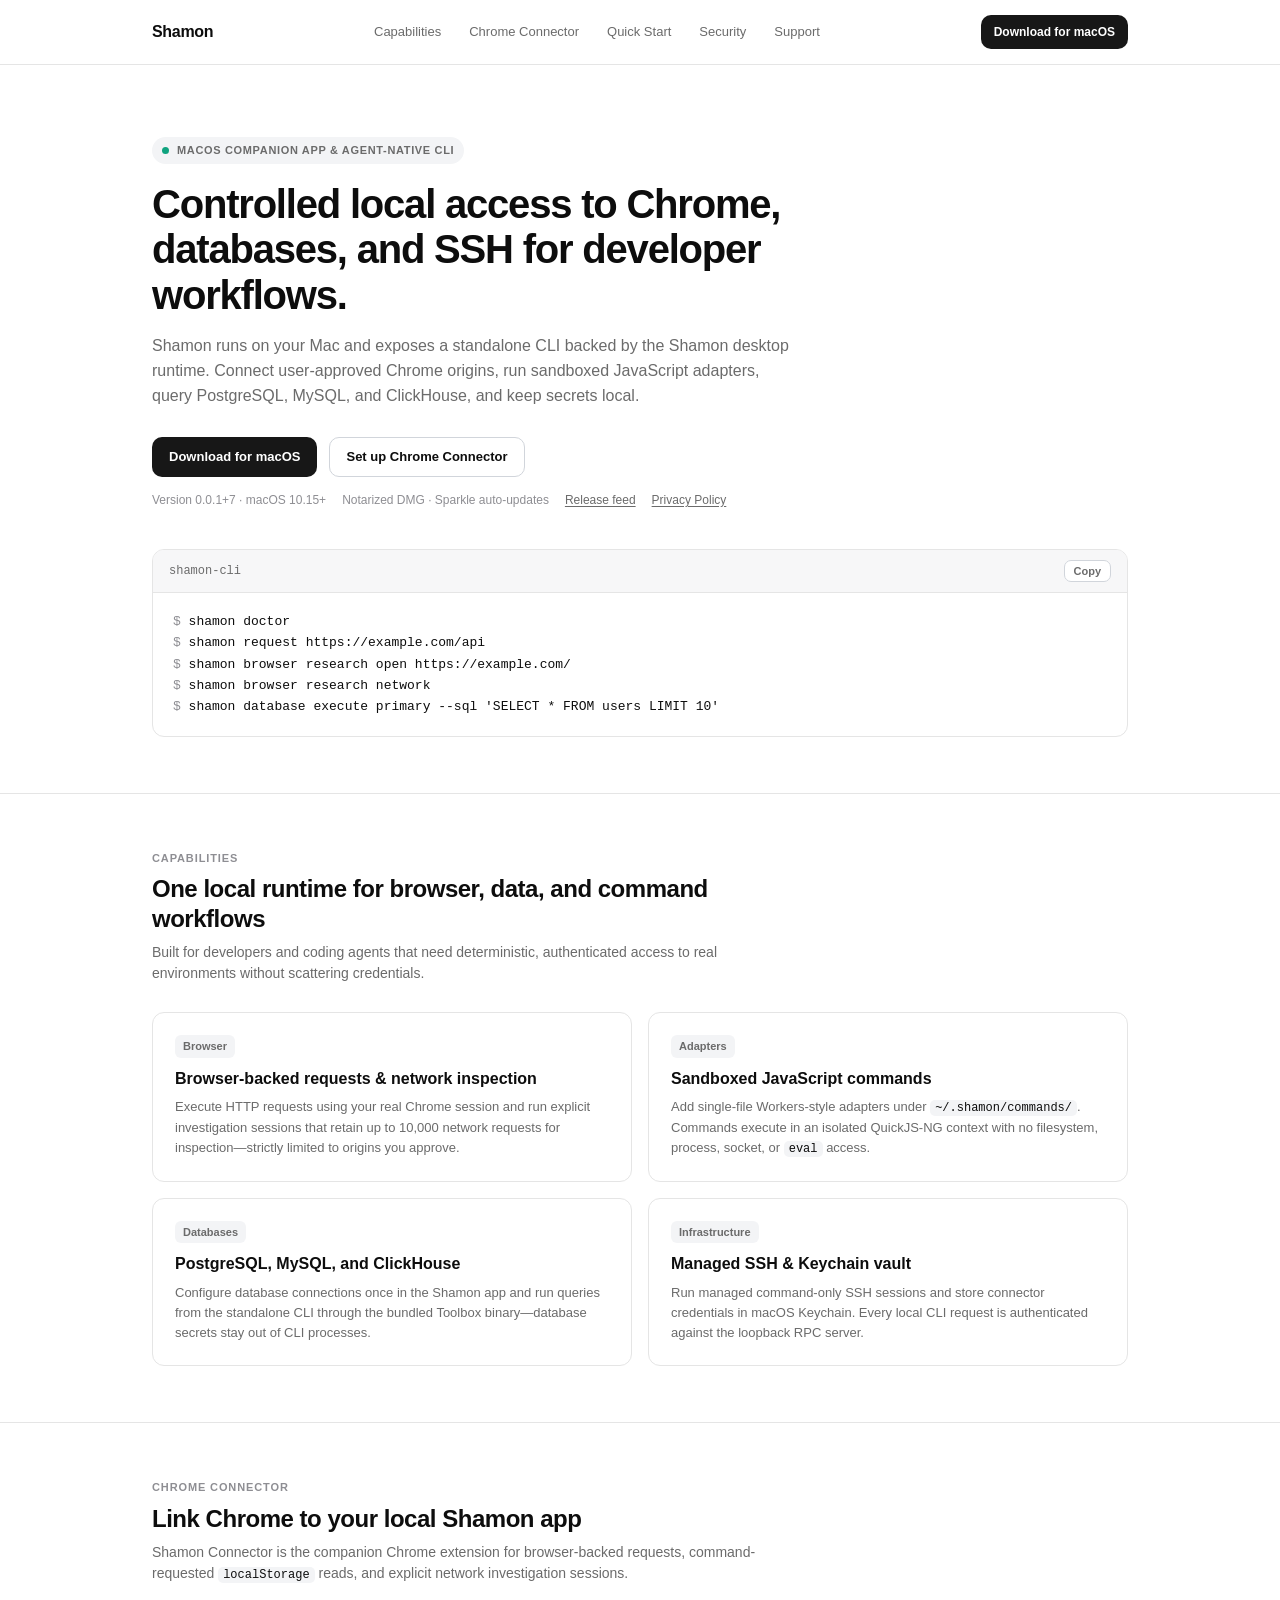
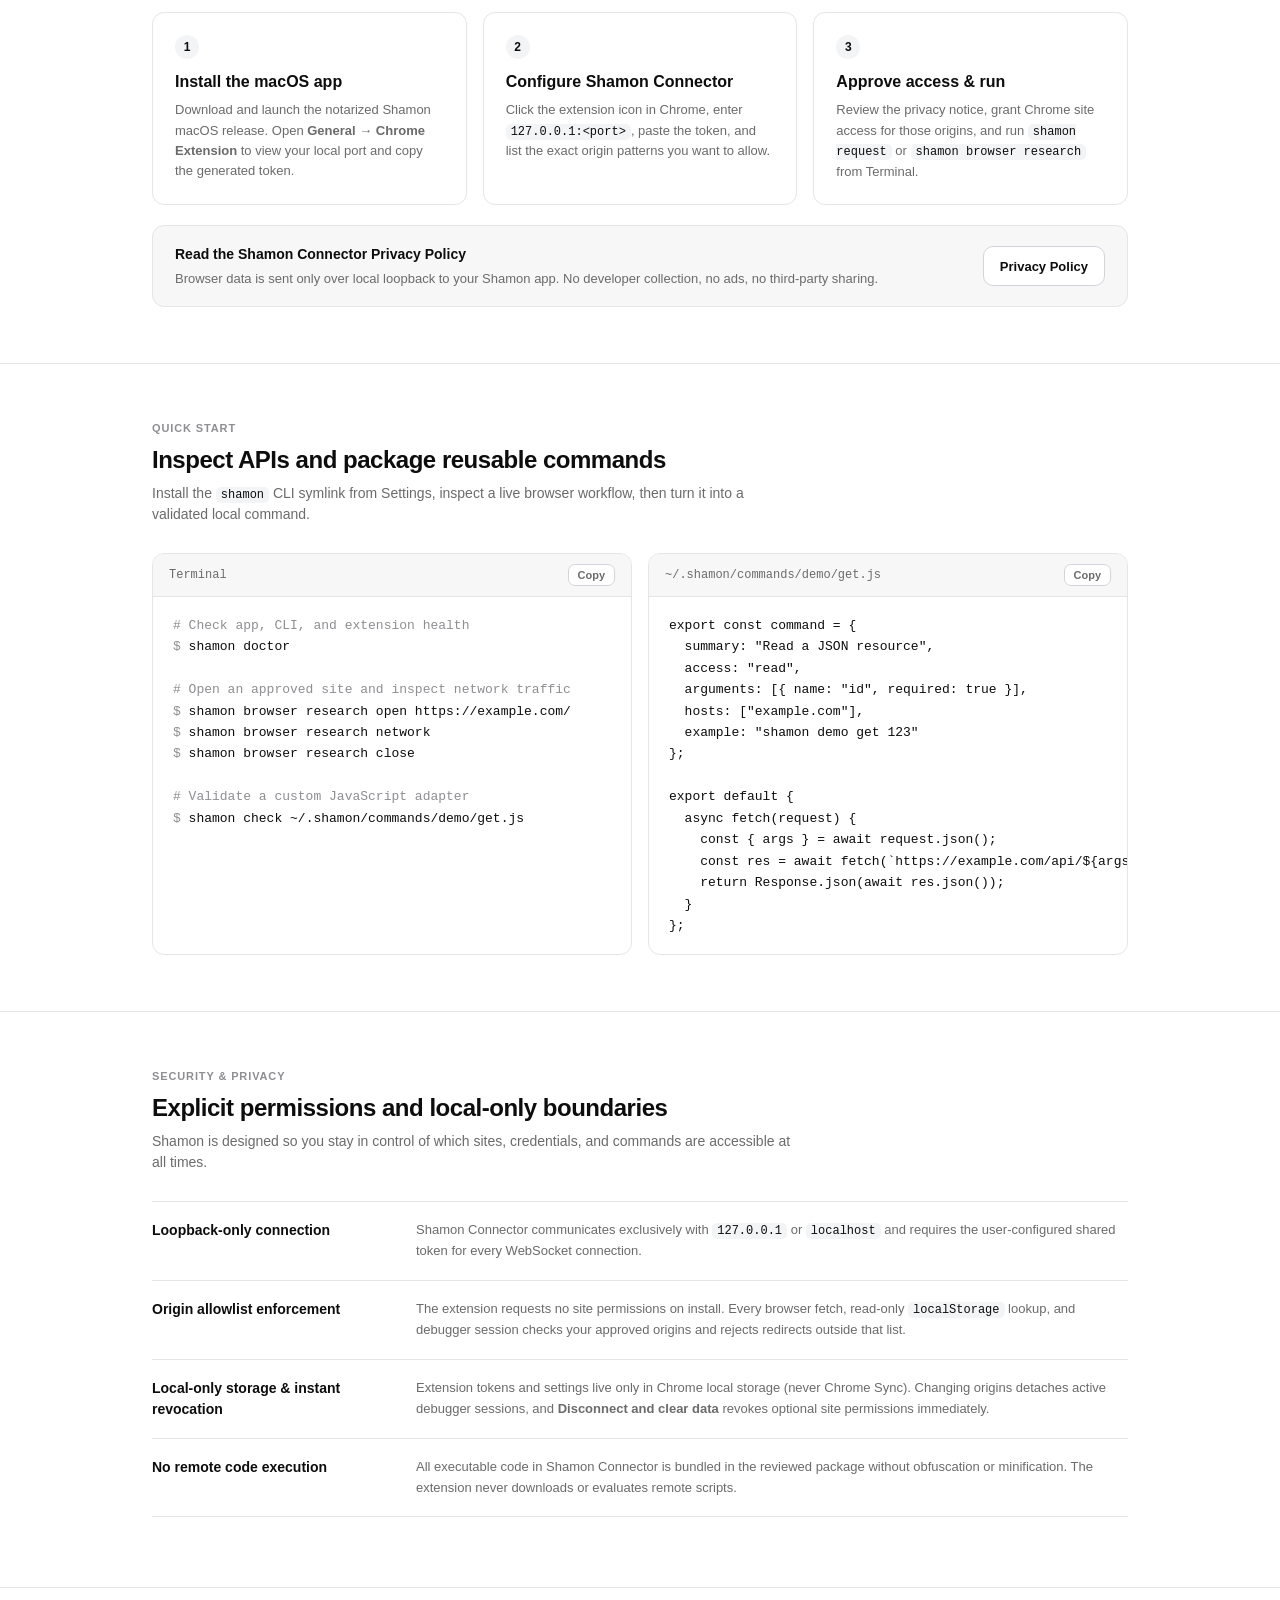
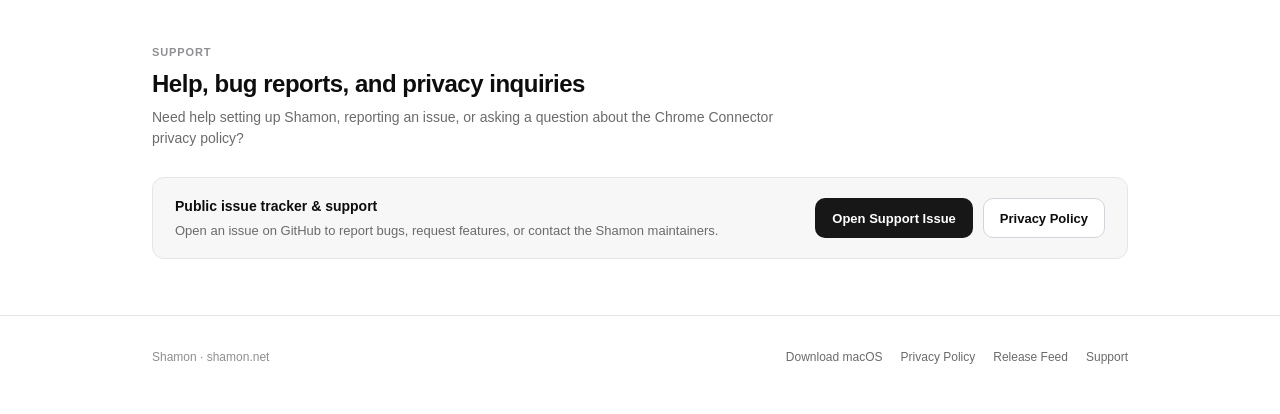
==== index.html @ c132fcfe "feat: add Shamon landing page and Chrome extension privacy policy" ====
<!DOCTYPE html>
<html lang="en">
  <head>
    <meta charset="utf-8" />
    <meta name="viewport" content="width=device-width, initial-scale=1" />
    <title>Shamon — Local Companion App &amp; Agent-Native CLI</title>
    <meta
      name="description"
      content="Shamon is a macOS desktop companion app and standalone CLI that connects user-approved Chrome sites, databases, SSH sessions, and sandboxed JavaScript adapters."
    />
    <link rel="icon" type="image/png" sizes="32x32" href="assets/favicon-32.png" />
    <link rel="apple-touch-icon" sizes="128x128" href="assets/icon-128.png" />
    <link rel="stylesheet" href="styles.css" />
  </head>
  <body>
    <header class="site-header">
      <div class="container header-inner">
        <a class="wordmark" href="/">Shamon</a>
        <nav class="site-nav" aria-label="Primary">
          <a href="#capabilities">Capabilities</a>
          <a href="#chrome-extension">Chrome Connector</a>
          <a href="#quickstart">Quick Start</a>
          <a href="#security">Security</a>
          <a href="#support">Support</a>
        </nav>
        <a
          class="btn btn-primary btn-sm"
          href="https://download.shamon.net/latest"
        >
          Download for macOS
        </a>
      </div>
    </header>

    <main>
      <section class="hero">
        <div class="container">
          <div class="eyebrow">
            <span class="status-dot" aria-hidden="true"></span>
            <span>macOS companion app &amp; agent-native CLI</span>
          </div>
          <h1>
            Controlled local access to Chrome, databases, and SSH for developer
            workflows.
          </h1>
          <p class="hero-lead">
            Shamon runs on your Mac and exposes a standalone CLI backed by the
            Shamon desktop runtime. Connect user-approved Chrome origins, run
            sandboxed JavaScript adapters, query PostgreSQL, MySQL, and
            ClickHouse, and keep secrets local.
          </p>
          <div class="hero-actions">
            <a
              class="btn btn-primary"
              href="https://download.shamon.net/latest"
            >
              Download for macOS
            </a>
            <a class="btn btn-secondary" href="#chrome-extension">
              Set up Chrome Connector
            </a>
          </div>
          <div class="release-meta">
            <span data-release-version>Latest release · macOS 10.15+</span>
            <span>Notarized DMG · Sparkle auto-updates</span>
            <a href="appcast.xml">Release feed</a>
            <a href="privacy.html">Privacy Policy</a>
          </div>

          <div class="code-frame">
            <div class="code-frame-header">
              <span class="code-frame-label">shamon-cli</span>
              <button
                class="copy-btn"
                type="button"
                data-copy-target="hero-cli"
              >
                Copy
              </button>
            </div>
            <pre id="hero-cli"><span class="code-prompt">$ </span>shamon doctor
<span class="code-prompt">$ </span>shamon request https://example.com/api
<span class="code-prompt">$ </span>shamon browser research open https://example.com/
<span class="code-prompt">$ </span>shamon browser research network
<span class="code-prompt">$ </span>shamon database execute primary --sql 'SELECT * FROM users LIMIT 10'</pre>
          </div>
        </div>
      </section>

      <section class="section" id="capabilities">
        <div class="container">
          <div class="section-header">
            <span class="section-label">Capabilities</span>
            <h2>One local runtime for browser, data, and command workflows</h2>
            <p>
              Built for developers and coding agents that need deterministic,
              authenticated access to real environments without scattering
              credentials.
            </p>
          </div>

          <div class="grid-2">
            <article class="card">
              <span class="card-tag">Browser</span>
              <h3>Browser-backed requests &amp; network inspection</h3>
              <p>
                Execute HTTP requests using your real Chrome session and run
                explicit investigation sessions that retain up to 10,000 network
                requests for inspection—strictly limited to origins you approve.
              </p>
            </article>

            <article class="card">
              <span class="card-tag">Adapters</span>
              <h3>Sandboxed JavaScript commands</h3>
              <p>
                Add single-file Workers-style adapters under
                <code>~/.shamon/commands/</code>. Commands execute in an
                isolated QuickJS-NG context with no filesystem, process, socket,
                or <code>eval</code> access.
              </p>
            </article>

            <article class="card">
              <span class="card-tag">Databases</span>
              <h3>PostgreSQL, MySQL, and ClickHouse</h3>
              <p>
                Configure database connections once in the Shamon app and run
                queries from the standalone CLI through the bundled Toolbox
                binary—database secrets stay out of CLI processes.
              </p>
            </article>

            <article class="card">
              <span class="card-tag">Infrastructure</span>
              <h3>Managed SSH &amp; Keychain vault</h3>
              <p>
                Run managed command-only SSH sessions and store connector
                credentials in macOS Keychain. Every local CLI request is
                authenticated against the loopback RPC server.
              </p>
            </article>
          </div>
        </div>
      </section>

      <section class="section" id="chrome-extension">
        <div class="container">
          <div class="section-header">
            <span class="section-label">Chrome Connector</span>
            <h2>Link Chrome to your local Shamon app</h2>
            <p>
              Shamon Connector is the companion Chrome extension for
              browser-backed requests, command-requested
              <code class="inline-code">localStorage</code> reads, and explicit
              network investigation sessions.
            </p>
          </div>

          <div class="grid-3">
            <article class="card">
              <span class="step-number">1</span>
              <h3>Install the macOS app</h3>
              <p>
                Download and launch the notarized Shamon macOS release. Open
                <strong>General → Chrome Extension</strong> to view your local
                port and copy the generated token.
              </p>
            </article>

            <article class="card">
              <span class="step-number">2</span>
              <h3>Configure Shamon Connector</h3>
              <p>
                Click the extension icon in Chrome, enter
                <code>127.0.0.1:&lt;port&gt;</code>, paste the token, and list
                the exact origin patterns you want to allow.
              </p>
            </article>

            <article class="card">
              <span class="step-number">3</span>
              <h3>Approve access &amp; run</h3>
              <p>
                Review the privacy notice, grant Chrome site access for those
                origins, and run <code>shamon request</code> or
                <code>shamon browser research</code> from Terminal.
              </p>
            </article>
          </div>

          <div class="callout">
            <div>
              <h3 class="callout-title">
                Read the Shamon Connector Privacy Policy
              </h3>
              <p>
                Browser data is sent only over local loopback to your Shamon
                app. No developer collection, no ads, no third-party sharing.
              </p>
            </div>
            <div class="callout-actions">
              <a class="btn btn-secondary" href="privacy.html">
                Privacy Policy
              </a>
            </div>
          </div>
        </div>
      </section>

      <section class="section" id="quickstart">
        <div class="container">
          <div class="section-header">
            <span class="section-label">Quick Start</span>
            <h2>Inspect APIs and package reusable commands</h2>
            <p>
              Install the <code class="inline-code">shamon</code> CLI symlink
              from Settings, inspect a live browser workflow, then turn it into
              a validated local command.
            </p>
          </div>

          <div class="grid-2">
            <div class="code-frame">
              <div class="code-frame-header">
                <span class="code-frame-label">Terminal</span>
                <button
                  class="copy-btn"
                  type="button"
                  data-copy-target="qs-cli"
                >
                  Copy
                </button>
              </div>
              <pre id="qs-cli"><span class="code-comment"># Check app, CLI, and extension health</span>
<span class="code-prompt">$ </span>shamon doctor

<span class="code-comment"># Open an approved site and inspect network traffic</span>
<span class="code-prompt">$ </span>shamon browser research open https://example.com/
<span class="code-prompt">$ </span>shamon browser research network
<span class="code-prompt">$ </span>shamon browser research close

<span class="code-comment"># Validate a custom JavaScript adapter</span>
<span class="code-prompt">$ </span>shamon check ~/.shamon/commands/demo/get.js</pre>
            </div>

            <div class="code-frame">
              <div class="code-frame-header">
                <span class="code-frame-label">~/.shamon/commands/demo/get.js</span>
                <button
                  class="copy-btn"
                  type="button"
                  data-copy-target="qs-adapter"
                >
                  Copy
                </button>
              </div>
              <pre id="qs-adapter">export const command = {
  summary: "Read a JSON resource",
  access: "read",
  arguments: [{ name: "id", required: true }],
  hosts: ["example.com"],
  example: "shamon demo get 123"
};

export default {
  async fetch(request) {
    const { args } = await request.json();
    const res = await fetch(`https://example.com/api/${args.id}`);
    return Response.json(await res.json());
  }
};</pre>
            </div>
          </div>
        </div>
      </section>

      <section class="section" id="security">
        <div class="container">
          <div class="section-header">
            <span class="section-label">Security &amp; Privacy</span>
            <h2>Explicit permissions and local-only boundaries</h2>
            <p>
              Shamon is designed so you stay in control of which sites,
              credentials, and commands are accessible at all times.
            </p>
          </div>

          <dl class="divider-list">
            <div class="divider-item">
              <dt>Loopback-only connection</dt>
              <dd>
                Shamon Connector communicates exclusively with
                <code class="inline-code">127.0.0.1</code> or
                <code class="inline-code">localhost</code> and requires the
                user-configured shared token for every WebSocket connection.
              </dd>
            </div>
            <div class="divider-item">
              <dt>Origin allowlist enforcement</dt>
              <dd>
                The extension requests no site permissions on install. Every
                browser fetch, read-only
                <code class="inline-code">localStorage</code> lookup, and
                debugger session checks your approved origins and rejects
                redirects outside that list.
              </dd>
            </div>
            <div class="divider-item">
              <dt>Local-only storage &amp; instant revocation</dt>
              <dd>
                Extension tokens and settings live only in Chrome local storage
                (never Chrome Sync). Changing origins detaches active debugger
                sessions, and <strong>Disconnect and clear data</strong> revokes
                optional site permissions immediately.
              </dd>
            </div>
            <div class="divider-item">
              <dt>No remote code execution</dt>
              <dd>
                All executable code in Shamon Connector is bundled in the
                reviewed package without obfuscation or minification. The
                extension never downloads or evaluates remote scripts.
              </dd>
            </div>
          </dl>
        </div>
      </section>

      <section class="section" id="support">
        <div class="container">
          <div class="section-header">
            <span class="section-label">Support</span>
            <h2>Help, bug reports, and privacy inquiries</h2>
            <p>
              Need help setting up Shamon, reporting an issue, or asking a
              question about the Chrome Connector privacy policy?
            </p>
          </div>

          <div class="callout">
            <div>
              <h3 class="callout-title">Public issue tracker &amp; support</h3>
              <p>
                Open an issue on GitHub to report bugs, request features, or
                contact the Shamon maintainers.
              </p>
            </div>
            <div class="callout-actions">
              <a
                class="btn btn-primary"
                href="https://github.com/DWJSx/shamon-page/issues"
                target="_blank"
                rel="noopener noreferrer"
              >
                Open Support Issue
              </a>
              <a class="btn btn-secondary" href="privacy.html">
                Privacy Policy
              </a>
            </div>
          </div>
        </div>
      </section>
    </main>

    <footer class="site-footer">
      <div class="container footer-inner">
        <span>Shamon · shamon.net</span>
        <div class="footer-links">
          <a href="https://download.shamon.net/latest">
            Download macOS
          </a>
          <a href="privacy.html">Privacy Policy</a>
          <a href="appcast.xml">Release Feed</a>
          <a
            href="https://github.com/DWJSx/shamon-page/issues"
            target="_blank"
            rel="noopener noreferrer"
          >
            Support
          </a>
        </div>
      </div>
    </footer>

    <script>
      // Show latest macOS version from Sparkle appcast.xml.
      (async () => {
        try {
          const response = await fetch("appcast.xml", { cache: "no-cache" });
          if (!response.ok) return;
          const xml = new DOMParser().parseFromString(
            await response.text(),
            "application/xml",
          );
          const item = xml.querySelector("channel > item");
          if (!item) return;

          const shortVersion =
            item.getElementsByTagName("sparkle:shortVersionString")[0]
              ?.textContent || "";
          const buildVersion =
            item.getElementsByTagName("sparkle:version")[0]?.textContent || "";
          const minOs =
            item.getElementsByTagName("sparkle:minimumSystemVersion")[0]
              ?.textContent || "10.15";

          if (shortVersion) {
            const label = buildVersion
              ? `Version ${shortVersion}+${buildVersion}`
              : `Version ${shortVersion}`;
            const minLabel = minOs.replace(/\.0$/, "");
            document.querySelectorAll("[data-release-version]").forEach((el) => {
              el.textContent = `${label} · macOS ${minLabel}+`;
            });
          }
        } catch {
          // Keep static fallback version label.
        }
      })();

      // Copy code snippets.
      document.querySelectorAll("[data-copy-target]").forEach((button) => {
        button.addEventListener("click", async () => {
          const target = document.getElementById(button.dataset.copyTarget);
          if (!target) return;
          const rawText = target.innerText.replace(/^\$ /gm, "");
          try {
            await navigator.clipboard.writeText(rawText);
            const original = button.textContent;
            button.textContent = "Copied";
            setTimeout(() => {
              button.textContent = original;
            }, 1400);
          } catch {
            // Clipboard unavailable in insecure context.
          }
        });
      });
    </script>
  </body>
</html>
---- styles.css ----
:root {
  color-scheme: light;
  --font-sans: Inter, ui-sans-serif, -apple-system, BlinkMacSystemFont,
    "Segoe UI", Roboto, sans-serif;
  --font-mono: ui-monospace, SFMono-Regular, Menlo, Monaco, Consolas,
    "Liberation Mono", monospace;
  --canvas: #ffffff;
  --surface: #f7f7f8;
  --subtle: #f3f4f6;
  --hover: #ececf1;
  --selected: #e7e7e8;
  --border: #e5e5e5;
  --border-strong: #d1d5db;
  --text: #0d0d0d;
  --text-secondary: #6b6b6b;
  --text-tertiary: #8e8e93;
  --primary: #171717;
  --primary-hover: #2f2f2f;
  --success: #10a37f;
  --warning: #b7791f;
  --danger: #d14343;
  --max-width: 1040px;
}

* {
  box-sizing: border-box;
}

html {
  scroll-behavior: smooth;
}

body {
  margin: 0;
  font-family: var(--font-sans);
  font-size: 14px;
  line-height: 1.5;
  color: var(--text);
  background: var(--canvas);
  -webkit-font-smoothing: antialiased;
}

a {
  color: inherit;
  text-decoration: none;
}

a:focus-visible,
button:focus-visible {
  outline: 2px solid var(--text);
  outline-offset: 2px;
}

.container {
  width: 100%;
  max-width: var(--max-width);
  margin: 0 auto;
  padding: 0 32px;
}

/* Header */
.site-header {
  position: sticky;
  top: 0;
  z-index: 20;
  background: rgba(255, 255, 255, 0.92);
  backdrop-filter: blur(8px);
  border-bottom: 1px solid var(--border);
}

.header-inner {
  display: flex;
  align-items: center;
  justify-content: space-between;
  gap: 24px;
  min-height: 64px;
}

.wordmark {
  font-size: 16px;
  font-weight: 600;
  letter-spacing: -0.02em;
  color: var(--text);
}

.site-nav {
  display: flex;
  align-items: center;
  gap: 6px;
}

.site-nav a {
  padding: 7px 11px;
  border-radius: 8px;
  font-size: 13px;
  font-weight: 500;
  color: var(--text-secondary);
  transition: background 140ms ease, color 140ms ease;
}

.site-nav a:hover {
  background: var(--hover);
  color: var(--text);
}

.site-nav a[aria-current="page"] {
  background: var(--selected);
  color: var(--text);
}

/* Buttons */
.btn {
  display: inline-flex;
  align-items: center;
  justify-content: center;
  gap: 8px;
  min-height: 40px;
  padding: 0 16px;
  border-radius: 10px;
  border: 1px solid transparent;
  font-family: inherit;
  font-size: 13px;
  font-weight: 600;
  line-height: 1;
  cursor: pointer;
  white-space: nowrap;
  transition: background 140ms ease, border-color 140ms ease, color 140ms ease;
}

.btn-primary {
  background: var(--primary);
  color: #ffffff;
}

.btn-primary:hover {
  background: var(--primary-hover);
}

.btn-secondary {
  background: var(--canvas);
  color: var(--text);
  border-color: var(--border-strong);
}

.btn-secondary:hover {
  background: var(--subtle);
}

.btn-sm {
  min-height: 34px;
  padding: 0 12px;
  font-size: 12px;
}

/* Hero */
.hero {
  padding: 72px 0 56px;
}

.eyebrow {
  display: inline-flex;
  align-items: center;
  gap: 8px;
  margin-bottom: 18px;
  padding: 5px 10px;
  border-radius: 999px;
  background: var(--subtle);
  color: var(--text-secondary);
  font-size: 11px;
  font-weight: 600;
  letter-spacing: 0.06em;
  text-transform: uppercase;
}

.status-dot {
  width: 7px;
  height: 7px;
  border-radius: 999px;
  background: var(--success);
  flex: 0 0 auto;
}

.hero h1 {
  max-width: 740px;
  margin: 0 0 16px;
  font-size: 40px;
  font-weight: 600;
  line-height: 1.14;
  letter-spacing: -0.03em;
  color: var(--text);
}

.hero-lead {
  max-width: 640px;
  margin: 0 0 28px;
  font-size: 16px;
  line-height: 1.55;
  color: var(--text-secondary);
}

.hero-actions {
  display: flex;
  flex-wrap: wrap;
  align-items: center;
  gap: 12px;
  margin-bottom: 14px;
}

.release-meta {
  display: flex;
  flex-wrap: wrap;
  align-items: center;
  gap: 8px 16px;
  margin-bottom: 40px;
  font-size: 12px;
  color: var(--text-tertiary);
}

.release-meta a {
  color: var(--text-secondary);
  text-decoration: underline;
  text-underline-offset: 2px;
}

.release-meta a:hover {
  color: var(--text);
}

/* Code / Terminal Frame */
.code-frame {
  border: 1px solid var(--border);
  border-radius: 12px;
  background: var(--canvas);
  overflow: hidden;
}

.code-frame-header {
  display: flex;
  align-items: center;
  justify-content: space-between;
  gap: 12px;
  padding: 10px 16px;
  background: var(--surface);
  border-bottom: 1px solid var(--border);
  font-size: 12px;
  font-weight: 500;
  color: var(--text-secondary);
}

.code-frame-label {
  font-family: var(--font-mono);
  font-size: 12px;
  color: var(--text-secondary);
}

.copy-btn {
  padding: 4px 9px;
  border: 1px solid var(--border-strong);
  border-radius: 7px;
  background: var(--canvas);
  color: var(--text-secondary);
  font-family: inherit;
  font-size: 11px;
  font-weight: 600;
  cursor: pointer;
  transition: background 140ms ease, color 140ms ease;
}

.copy-btn:hover {
  background: var(--hover);
  color: var(--text);
}

.code-frame pre {
  margin: 0;
  padding: 18px 20px;
  overflow-x: auto;
  font-family: var(--font-mono);
  font-size: 13px;
  line-height: 1.65;
  color: var(--text);
}

.code-comment {
  color: var(--text-tertiary);
}

.code-prompt {
  color: var(--text-tertiary);
  user-select: none;
}

/* Sections */
.section {
  padding: 56px 0;
  border-top: 1px solid var(--border);
}

.section-header {
  max-width: 640px;
  margin-bottom: 28px;
}

.section-label {
  display: block;
  margin-bottom: 8px;
  font-size: 11px;
  font-weight: 600;
  letter-spacing: 0.08em;
  text-transform: uppercase;
  color: var(--text-tertiary);
}

.section h2 {
  margin: 0 0 8px;
  font-size: 24px;
  font-weight: 600;
  line-height: 1.25;
  letter-spacing: -0.02em;
  color: var(--text);
}

.section-header p {
  margin: 0;
  font-size: 14px;
  color: var(--text-secondary);
}

/* Grids and Cards */
.grid-2 {
  display: grid;
  grid-template-columns: repeat(2, minmax(0, 1fr));
  gap: 16px;
}

.grid-3 {
  display: grid;
  grid-template-columns: repeat(3, minmax(0, 1fr));
  gap: 16px;
}

.card {
  padding: 22px;
  border: 1px solid var(--border);
  border-radius: 12px;
  background: var(--canvas);
}

.card-tag {
  display: inline-block;
  margin-bottom: 10px;
  padding: 3px 8px;
  border-radius: 6px;
  background: var(--subtle);
  color: var(--text-secondary);
  font-size: 11px;
  font-weight: 600;
}

.card h3 {
  margin: 0 0 8px;
  font-size: 16px;
  font-weight: 600;
  line-height: 1.35;
  color: var(--text);
}

.card p {
  margin: 0;
  font-size: 13px;
  line-height: 1.55;
  color: var(--text-secondary);
}

.card code,
.inline-code {
  padding: 1px 5px;
  border-radius: 5px;
  background: var(--subtle);
  font-family: var(--font-mono);
  font-size: 12px;
  color: var(--text);
}

/* Steps */
.step-number {
  display: inline-flex;
  align-items: center;
  justify-content: center;
  width: 24px;
  height: 24px;
  margin-bottom: 12px;
  border-radius: 999px;
  background: var(--subtle);
  color: var(--text);
  font-size: 12px;
  font-weight: 600;
}

/* Divider List (fewer containers per DESIGN.md) */
.divider-list {
  border-top: 1px solid var(--border);
}

.divider-item {
  display: grid;
  grid-template-columns: 240px minmax(0, 1fr);
  gap: 24px;
  padding: 18px 0;
  border-bottom: 1px solid var(--border);
}

.divider-item dt {
  margin: 0;
  font-size: 14px;
  font-weight: 600;
  color: var(--text);
}

.divider-item dd {
  margin: 0;
  font-size: 13px;
  line-height: 1.6;
  color: var(--text-secondary);
}

/* Callout bar */
.callout {
  display: flex;
  align-items: center;
  justify-content: space-between;
  gap: 20px;
  margin-top: 20px;
  padding: 18px 22px;
  border: 1px solid var(--border);
  border-radius: 12px;
  background: var(--surface);
}

.callout-title {
  margin: 0 0 4px;
  font-size: 14px;
  font-weight: 600;
  color: var(--text);
}

.callout p {
  margin: 0;
  font-size: 13px;
  color: var(--text-secondary);
}

.callout-actions {
  display: flex;
  flex-wrap: wrap;
  gap: 10px;
  flex: 0 0 auto;
}

/* Prose page (Privacy Policy) */
.prose {
  max-width: 740px;
  margin: 0 auto;
  padding: 56px 0 72px;
}

.prose h1 {
  margin: 0 0 8px;
  font-size: 30px;
  font-weight: 600;
  letter-spacing: -0.025em;
  line-height: 1.2;
}

.prose .updated {
  margin: 0 0 24px;
  font-size: 13px;
  color: var(--text-tertiary);
}

.prose h2 {
  margin: 32px 0 8px;
  font-size: 17px;
  font-weight: 600;
  color: var(--text);
}

.prose p,
.prose li {
  font-size: 14px;
  line-height: 1.65;
  color: var(--text-secondary);
}

.prose ul {
  padding-left: 20px;
}

.prose a {
  color: var(--text);
  text-decoration: underline;
  text-underline-offset: 2px;
}

/* Footer */
.site-footer {
  padding: 32px 0 48px;
  border-top: 1px solid var(--border);
  font-size: 12px;
  color: var(--text-tertiary);
}

.footer-inner {
  display: flex;
  flex-wrap: wrap;
  align-items: center;
  justify-content: space-between;
  gap: 16px;
}

.footer-links {
  display: flex;
  flex-wrap: wrap;
  gap: 18px;
}

.footer-links a {
  color: var(--text-secondary);
}

.footer-links a:hover {
  color: var(--text);
}

@media (max-width: 820px) {
  .site-nav {
    display: none;
  }

  .grid-2,
  .grid-3 {
    grid-template-columns: 1fr;
  }

  .divider-item {
    grid-template-columns: 1fr;
    gap: 6px;
  }

  .callout {
    flex-direction: column;
    align-items: flex-start;
  }
}

@media (max-width: 600px) {
  .container {
    padding: 0 20px;
  }

  .hero {
    padding: 48px 0 40px;
  }

  .hero h1 {
    font-size: 30px;
  }

  .section {
    padding: 40px 0;
  }
}
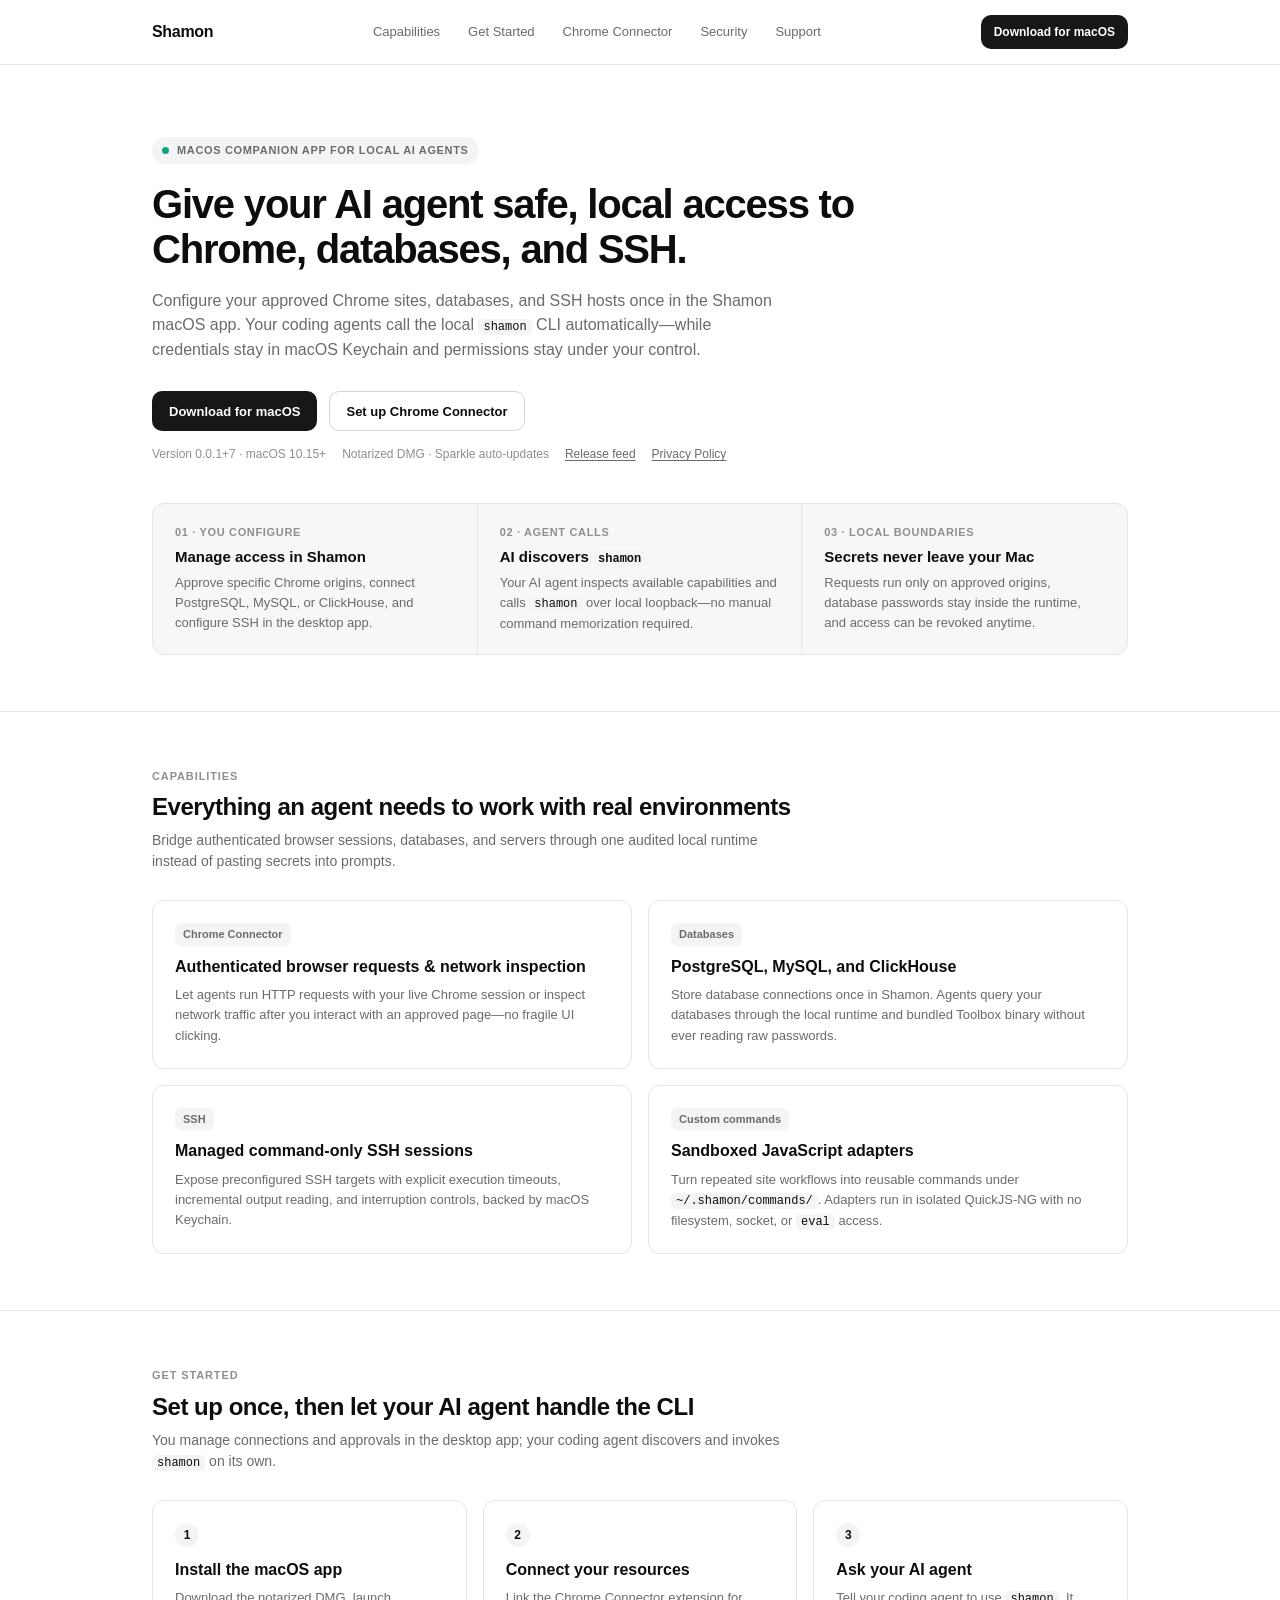
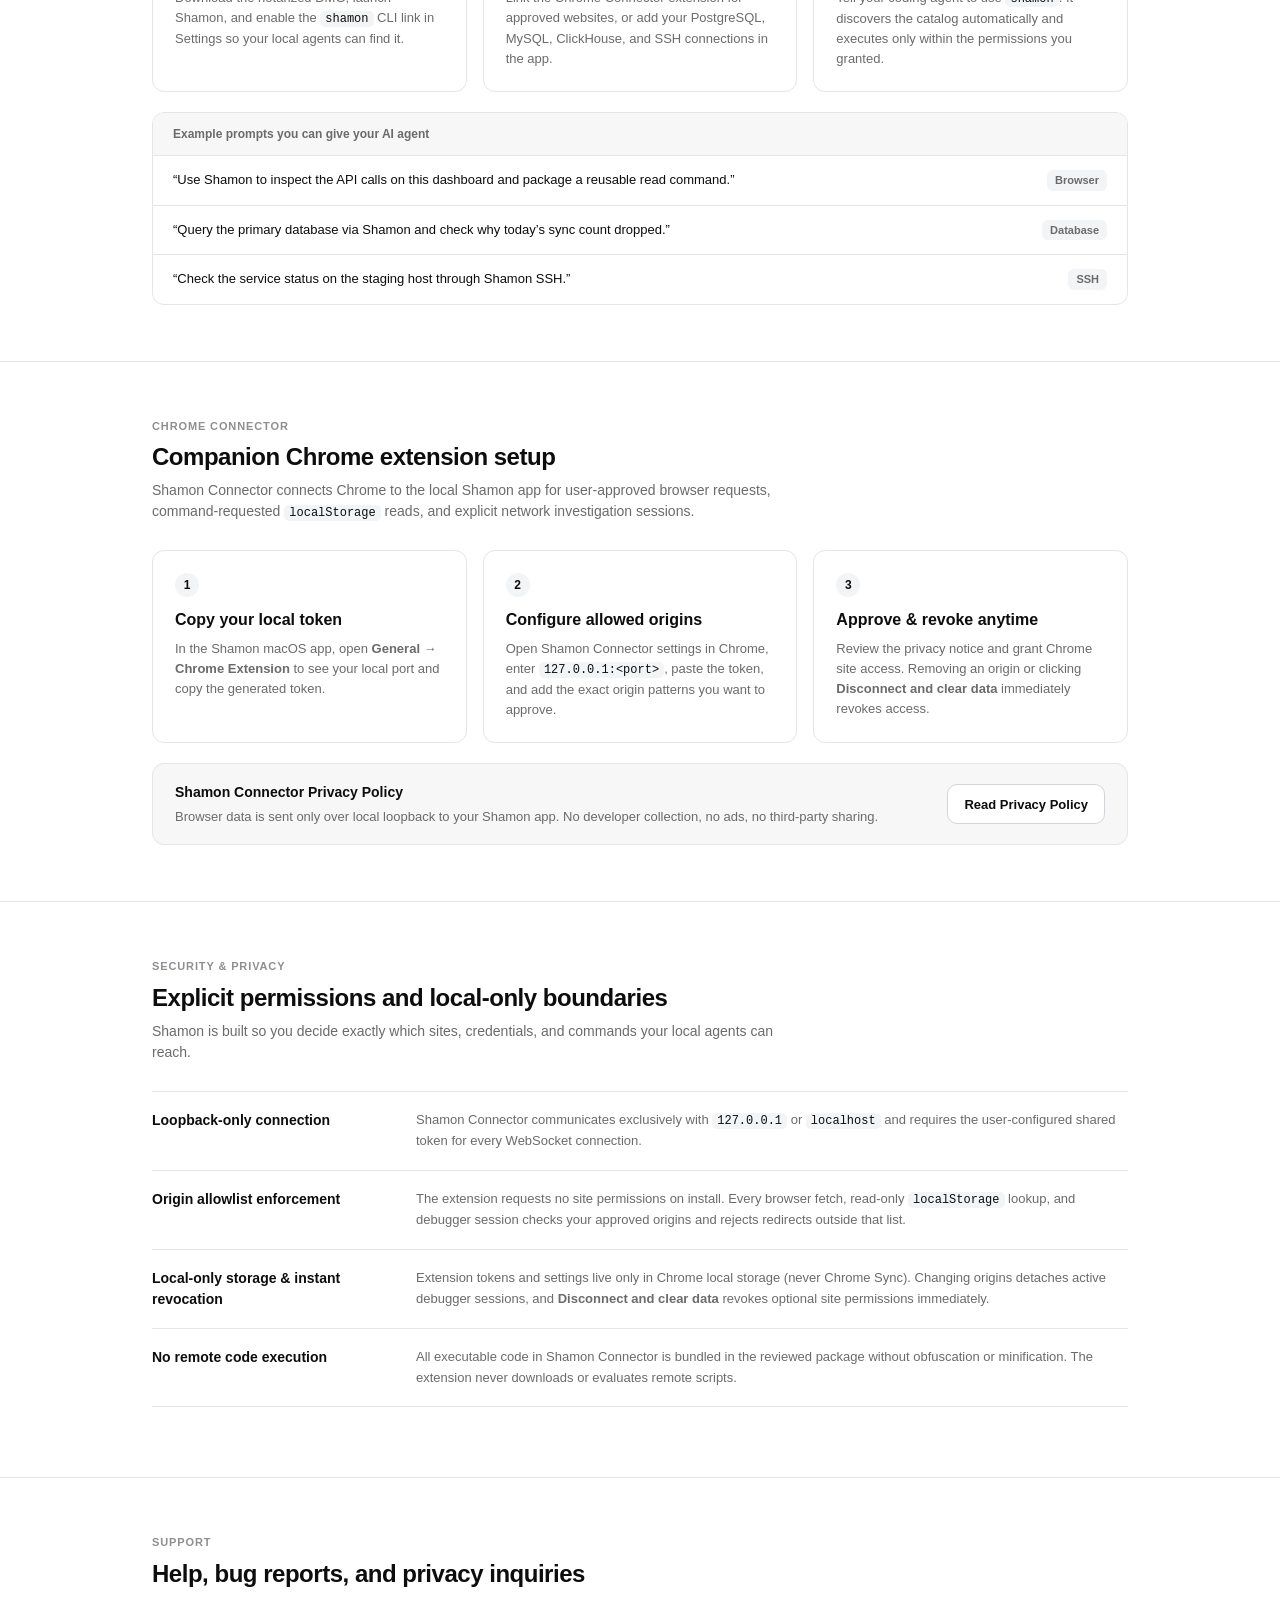
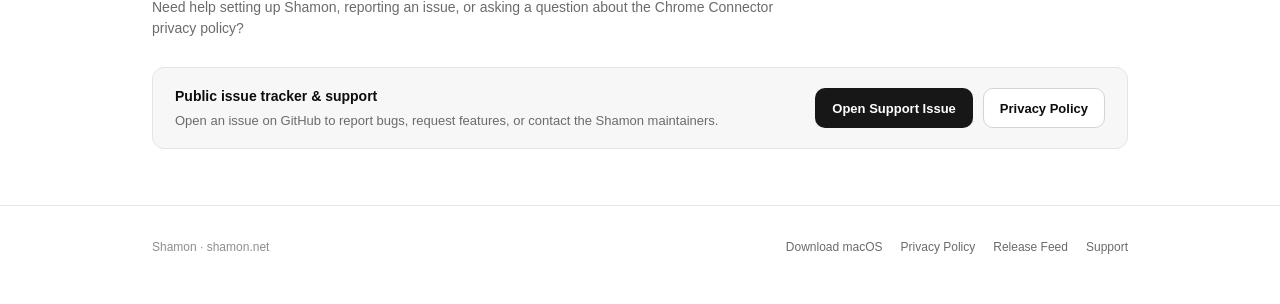
==== commit 45478320: "refactor: frame landing page around agent-first workflow" ====
--- a/index.html
+++ b/index.html
@@ -3,10 +3,10 @@
   <head>
     <meta charset="utf-8" />
     <meta name="viewport" content="width=device-width, initial-scale=1" />
-    <title>Shamon — Local Companion App &amp; Agent-Native CLI</title>
+    <title>Shamon — Local Companion App for AI Agents</title>
     <meta
       name="description"
-      content="Shamon is a macOS desktop companion app and standalone CLI that connects user-approved Chrome sites, databases, SSH sessions, and sandboxed JavaScript adapters."
+      content="Shamon is a macOS companion app that gives local AI agents controlled access to user-approved Chrome sites, databases, SSH sessions, and sandboxed commands."
     />
     <link rel="icon" type="image/png" sizes="32x32" href="assets/favicon-32.png" />
     <link rel="apple-touch-icon" sizes="128x128" href="assets/icon-128.png" />
@@ -18,8 +18,8 @@
         <a class="wordmark" href="/">Shamon</a>
         <nav class="site-nav" aria-label="Primary">
           <a href="#capabilities">Capabilities</a>
+          <a href="#get-started">Get Started</a>
           <a href="#chrome-extension">Chrome Connector</a>
-          <a href="#quickstart">Quick Start</a>
           <a href="#security">Security</a>
           <a href="#support">Support</a>
         </nav>
@@ -37,17 +37,17 @@
         <div class="container">
           <div class="eyebrow">
             <span class="status-dot" aria-hidden="true"></span>
-            <span>macOS companion app &amp; agent-native CLI</span>
+            <span>macOS companion app for local AI agents</span>
           </div>
           <h1>
-            Controlled local access to Chrome, databases, and SSH for developer
-            workflows.
+            Give your AI agent safe, local access to Chrome, databases, and SSH.
           </h1>
           <p class="hero-lead">
-            Shamon runs on your Mac and exposes a standalone CLI backed by the
-            Shamon desktop runtime. Connect user-approved Chrome origins, run
-            sandboxed JavaScript adapters, query PostgreSQL, MySQL, and
-            ClickHouse, and keep secrets local.
+            Configure your approved Chrome sites, databases, and SSH hosts once
+            in the Shamon macOS app. Your coding agents call the local
+            <code class="inline-code">shamon</code> CLI automatically—while
+            credentials stay in macOS Keychain and permissions stay under your
+            control.
           </p>
           <div class="hero-actions">
             <a
@@ -67,22 +67,32 @@
             <a href="privacy.html">Privacy Policy</a>
           </div>
 
-          <div class="code-frame">
-            <div class="code-frame-header">
-              <span class="code-frame-label">shamon-cli</span>
-              <button
-                class="copy-btn"
-                type="button"
-                data-copy-target="hero-cli"
-              >
-                Copy
-              </button>
-            </div>
-            <pre id="hero-cli"><span class="code-prompt">$ </span>shamon doctor
-<span class="code-prompt">$ </span>shamon request https://example.com/api
-<span class="code-prompt">$ </span>shamon browser research open https://example.com/
-<span class="code-prompt">$ </span>shamon browser research network
-<span class="code-prompt">$ </span>shamon database execute primary --sql 'SELECT * FROM users LIMIT 10'</pre>
+          <div class="flow-strip" aria-label="How Shamon works">
+            <div class="flow-step">
+              <span class="flow-label">01 · You configure</span>
+              <h2>Manage access in Shamon</h2>
+              <p>
+                Approve specific Chrome origins, connect PostgreSQL, MySQL, or
+                ClickHouse, and configure SSH in the desktop app.
+              </p>
+            </div>
+            <div class="flow-step">
+              <span class="flow-label">02 · Agent calls</span>
+              <h2>AI discovers <code>shamon</code></h2>
+              <p>
+                Your AI agent inspects available capabilities and calls
+                <code>shamon</code> over local loopback—no manual command
+                memorization required.
+              </p>
+            </div>
+            <div class="flow-step">
+              <span class="flow-label">03 · Local boundaries</span>
+              <h2>Secrets never leave your Mac</h2>
+              <p>
+                Requests run only on approved origins, database passwords stay
+                inside the runtime, and access can be revoked anytime.
+              </p>
+            </div>
           </div>
         </div>
       </section>
@@ -91,33 +101,22 @@
         <div class="container">
           <div class="section-header">
             <span class="section-label">Capabilities</span>
-            <h2>One local runtime for browser, data, and command workflows</h2>
+            <h2>Everything an agent needs to work with real environments</h2>
             <p>
-              Built for developers and coding agents that need deterministic,
-              authenticated access to real environments without scattering
-              credentials.
+              Bridge authenticated browser sessions, databases, and servers
+              through one audited local runtime instead of pasting secrets into
+              prompts.
             </p>
           </div>
 
           <div class="grid-2">
             <article class="card">
-              <span class="card-tag">Browser</span>
-              <h3>Browser-backed requests &amp; network inspection</h3>
-              <p>
-                Execute HTTP requests using your real Chrome session and run
-                explicit investigation sessions that retain up to 10,000 network
-                requests for inspection—strictly limited to origins you approve.
-              </p>
-            </article>
-
-            <article class="card">
-              <span class="card-tag">Adapters</span>
-              <h3>Sandboxed JavaScript commands</h3>
-              <p>
-                Add single-file Workers-style adapters under
-                <code>~/.shamon/commands/</code>. Commands execute in an
-                isolated QuickJS-NG context with no filesystem, process, socket,
-                or <code>eval</code> access.
+              <span class="card-tag">Chrome Connector</span>
+              <h3>Authenticated browser requests &amp; network inspection</h3>
+              <p>
+                Let agents run HTTP requests with your live Chrome session or
+                inspect network traffic after you interact with an approved
+                page—no fragile UI clicking.
               </p>
             </article>
 
@@ -125,21 +124,107 @@
               <span class="card-tag">Databases</span>
               <h3>PostgreSQL, MySQL, and ClickHouse</h3>
               <p>
-                Configure database connections once in the Shamon app and run
-                queries from the standalone CLI through the bundled Toolbox
-                binary—database secrets stay out of CLI processes.
-              </p>
-            </article>
-
-            <article class="card">
-              <span class="card-tag">Infrastructure</span>
-              <h3>Managed SSH &amp; Keychain vault</h3>
-              <p>
-                Run managed command-only SSH sessions and store connector
-                credentials in macOS Keychain. Every local CLI request is
-                authenticated against the loopback RPC server.
-              </p>
-            </article>
+                Store database connections once in Shamon. Agents query your
+                databases through the local runtime and bundled Toolbox binary
+                without ever reading raw passwords.
+              </p>
+            </article>
+
+            <article class="card">
+              <span class="card-tag">SSH</span>
+              <h3>Managed command-only SSH sessions</h3>
+              <p>
+                Expose preconfigured SSH targets with explicit execution
+                timeouts, incremental output reading, and interruption controls,
+                backed by macOS Keychain.
+              </p>
+            </article>
+
+            <article class="card">
+              <span class="card-tag">Custom commands</span>
+              <h3>Sandboxed JavaScript adapters</h3>
+              <p>
+                Turn repeated site workflows into reusable commands under
+                <code>~/.shamon/commands/</code>. Adapters run in isolated
+                QuickJS-NG with no filesystem, socket, or <code>eval</code>
+                access.
+              </p>
+            </article>
+          </div>
+        </div>
+      </section>
+
+      <section class="section" id="get-started">
+        <div class="container">
+          <div class="section-header">
+            <span class="section-label">Get Started</span>
+            <h2>Set up once, then let your AI agent handle the CLI</h2>
+            <p>
+              You manage connections and approvals in the desktop app; your
+              coding agent discovers and invokes
+              <code class="inline-code">shamon</code> on its own.
+            </p>
+          </div>
+
+          <div class="grid-3">
+            <article class="card">
+              <span class="step-number">1</span>
+              <h3>Install the macOS app</h3>
+              <p>
+                Download the notarized DMG, launch Shamon, and enable the
+                <code>shamon</code> CLI link in Settings so your local agents
+                can find it.
+              </p>
+            </article>
+
+            <article class="card">
+              <span class="step-number">2</span>
+              <h3>Connect your resources</h3>
+              <p>
+                Link the Chrome Connector extension for approved websites, or
+                add your PostgreSQL, MySQL, ClickHouse, and SSH connections in
+                the app.
+              </p>
+            </article>
+
+            <article class="card">
+              <span class="step-number">3</span>
+              <h3>Ask your AI agent</h3>
+              <p>
+                Tell your coding agent to use <code>shamon</code>. It discovers
+                the catalog automatically and executes only within the
+                permissions you granted.
+              </p>
+            </article>
+          </div>
+
+          <div class="prompt-panel">
+            <div class="prompt-panel-header">
+              Example prompts you can give your AI agent
+            </div>
+            <ul class="prompt-list">
+              <li>
+                <span>
+                  “Use Shamon to inspect the API calls on this dashboard and
+                  package a reusable read command.”
+                </span>
+                <span class="prompt-tag">Browser</span>
+              </li>
+              <li>
+                <span>
+                  “Query the primary database via Shamon and check why today’s
+                  sync count dropped.”
+                </span>
+                <span class="prompt-tag">Database</span>
+              </li>
+              <li>
+                <span>
+                  “Check the service status on the staging host through Shamon
+                  SSH.”
+                </span>
+                <span class="prompt-tag">SSH</span>
+              </li>
+            </ul>
           </div>
         </div>
       </section>
@@ -148,10 +233,10 @@
         <div class="container">
           <div class="section-header">
             <span class="section-label">Chrome Connector</span>
-            <h2>Link Chrome to your local Shamon app</h2>
+            <h2>Companion Chrome extension setup</h2>
             <p>
-              Shamon Connector is the companion Chrome extension for
-              browser-backed requests, command-requested
+              Shamon Connector connects Chrome to the local Shamon app for
+              user-approved browser requests, command-requested
               <code class="inline-code">localStorage</code> reads, and explicit
               network investigation sessions.
             </p>
@@ -160,31 +245,31 @@
           <div class="grid-3">
             <article class="card">
               <span class="step-number">1</span>
-              <h3>Install the macOS app</h3>
-              <p>
-                Download and launch the notarized Shamon macOS release. Open
-                <strong>General → Chrome Extension</strong> to view your local
+              <h3>Copy your local token</h3>
+              <p>
+                In the Shamon macOS app, open
+                <strong>General → Chrome Extension</strong> to see your local
                 port and copy the generated token.
               </p>
             </article>
 
             <article class="card">
               <span class="step-number">2</span>
-              <h3>Configure Shamon Connector</h3>
-              <p>
-                Click the extension icon in Chrome, enter
-                <code>127.0.0.1:&lt;port&gt;</code>, paste the token, and list
-                the exact origin patterns you want to allow.
+              <h3>Configure allowed origins</h3>
+              <p>
+                Open Shamon Connector settings in Chrome, enter
+                <code>127.0.0.1:&lt;port&gt;</code>, paste the token, and add
+                the exact origin patterns you want to approve.
               </p>
             </article>
 
             <article class="card">
               <span class="step-number">3</span>
-              <h3>Approve access &amp; run</h3>
-              <p>
-                Review the privacy notice, grant Chrome site access for those
-                origins, and run <code>shamon request</code> or
-                <code>shamon browser research</code> from Terminal.
+              <h3>Approve &amp; revoke anytime</h3>
+              <p>
+                Review the privacy notice and grant Chrome site access. Removing
+                an origin or clicking <strong>Disconnect and clear data</strong>
+                immediately revokes access.
               </p>
             </article>
           </div>
@@ -192,7 +277,7 @@
           <div class="callout">
             <div>
               <h3 class="callout-title">
-                Read the Shamon Connector Privacy Policy
+                Shamon Connector Privacy Policy
               </h3>
               <p>
                 Browser data is sent only over local loopback to your Shamon
@@ -201,75 +286,8 @@
             </div>
             <div class="callout-actions">
               <a class="btn btn-secondary" href="privacy.html">
-                Privacy Policy
+                Read Privacy Policy
               </a>
-            </div>
-          </div>
-        </div>
-      </section>
-
-      <section class="section" id="quickstart">
-        <div class="container">
-          <div class="section-header">
-            <span class="section-label">Quick Start</span>
-            <h2>Inspect APIs and package reusable commands</h2>
-            <p>
-              Install the <code class="inline-code">shamon</code> CLI symlink
-              from Settings, inspect a live browser workflow, then turn it into
-              a validated local command.
-            </p>
-          </div>
-
-          <div class="grid-2">
-            <div class="code-frame">
-              <div class="code-frame-header">
-                <span class="code-frame-label">Terminal</span>
-                <button
-                  class="copy-btn"
-                  type="button"
-                  data-copy-target="qs-cli"
-                >
-                  Copy
-                </button>
-              </div>
-              <pre id="qs-cli"><span class="code-comment"># Check app, CLI, and extension health</span>
-<span class="code-prompt">$ </span>shamon doctor
-
-<span class="code-comment"># Open an approved site and inspect network traffic</span>
-<span class="code-prompt">$ </span>shamon browser research open https://example.com/
-<span class="code-prompt">$ </span>shamon browser research network
-<span class="code-prompt">$ </span>shamon browser research close
-
-<span class="code-comment"># Validate a custom JavaScript adapter</span>
-<span class="code-prompt">$ </span>shamon check ~/.shamon/commands/demo/get.js</pre>
-            </div>
-
-            <div class="code-frame">
-              <div class="code-frame-header">
-                <span class="code-frame-label">~/.shamon/commands/demo/get.js</span>
-                <button
-                  class="copy-btn"
-                  type="button"
-                  data-copy-target="qs-adapter"
-                >
-                  Copy
-                </button>
-              </div>
-              <pre id="qs-adapter">export const command = {
-  summary: "Read a JSON resource",
-  access: "read",
-  arguments: [{ name: "id", required: true }],
-  hosts: ["example.com"],
-  example: "shamon demo get 123"
-};
-
-export default {
-  async fetch(request) {
-    const { args } = await request.json();
-    const res = await fetch(`https://example.com/api/${args.id}`);
-    return Response.json(await res.json());
-  }
-};</pre>
             </div>
           </div>
         </div>
@@ -281,8 +299,8 @@
             <span class="section-label">Security &amp; Privacy</span>
             <h2>Explicit permissions and local-only boundaries</h2>
             <p>
-              Shamon is designed so you stay in control of which sites,
-              credentials, and commands are accessible at all times.
+              Shamon is built so you decide exactly which sites, credentials,
+              and commands your local agents can reach.
             </p>
           </div>
 
@@ -368,9 +386,7 @@
       <div class="container footer-inner">
         <span>Shamon · shamon.net</span>
         <div class="footer-links">
-          <a href="https://download.shamon.net/latest">
-            Download macOS
-          </a>
+          <a href="https://download.shamon.net/latest">Download macOS</a>
           <a href="privacy.html">Privacy Policy</a>
           <a href="appcast.xml">Release Feed</a>
           <a
@@ -419,25 +435,6 @@
           // Keep static fallback version label.
         }
       })();
-
-      // Copy code snippets.
-      document.querySelectorAll("[data-copy-target]").forEach((button) => {
-        button.addEventListener("click", async () => {
-          const target = document.getElementById(button.dataset.copyTarget);
-          if (!target) return;
-          const rawText = target.innerText.replace(/^\$ /gm, "");
-          try {
-            await navigator.clipboard.writeText(rawText);
-            const original = button.textContent;
-            button.textContent = "Copied";
-            setTimeout(() => {
-              button.textContent = original;
-            }, 1400);
-          } catch {
-            // Clipboard unavailable in insecure context.
-          }
-        });
-      });
     </script>
   </body>
 </html>
--- a/styles.css
+++ b/styles.css
@@ -226,68 +226,97 @@
   color: var(--text);
 }
 
-/* Code / Terminal Frame */
-.code-frame {
+/* Workflow strip */
+.flow-strip {
+  display: grid;
+  grid-template-columns: repeat(3, minmax(0, 1fr));
+  border: 1px solid var(--border);
+  border-radius: 12px;
+  background: var(--surface);
+  overflow: hidden;
+}
+
+.flow-step {
+  padding: 20px 22px;
+  border-right: 1px solid var(--border);
+}
+
+.flow-step:last-child {
+  border-right: none;
+}
+
+.flow-label {
+  display: block;
+  margin-bottom: 6px;
+  font-size: 11px;
+  font-weight: 600;
+  letter-spacing: 0.06em;
+  text-transform: uppercase;
+  color: var(--text-tertiary);
+}
+
+.flow-step h2 {
+  margin: 0 0 6px;
+  font-size: 15px;
+  font-weight: 600;
+  line-height: 1.35;
+  color: var(--text);
+}
+
+.flow-step p {
+  margin: 0;
+  font-size: 13px;
+  line-height: 1.55;
+  color: var(--text-secondary);
+}
+
+/* Prompt examples */
+.prompt-panel {
+  margin-top: 20px;
   border: 1px solid var(--border);
   border-radius: 12px;
   background: var(--canvas);
   overflow: hidden;
 }
 
-.code-frame-header {
-  display: flex;
-  align-items: center;
-  justify-content: space-between;
-  gap: 12px;
-  padding: 10px 16px;
+.prompt-panel-header {
+  padding: 12px 20px;
   background: var(--surface);
   border-bottom: 1px solid var(--border);
   font-size: 12px;
-  font-weight: 500;
-  color: var(--text-secondary);
-}
-
-.code-frame-label {
-  font-family: var(--font-mono);
-  font-size: 12px;
-  color: var(--text-secondary);
-}
-
-.copy-btn {
-  padding: 4px 9px;
-  border: 1px solid var(--border-strong);
-  border-radius: 7px;
-  background: var(--canvas);
-  color: var(--text-secondary);
-  font-family: inherit;
+  font-weight: 600;
+  color: var(--text-secondary);
+}
+
+.prompt-list {
+  margin: 0;
+  padding: 0;
+  list-style: none;
+}
+
+.prompt-list li {
+  display: flex;
+  align-items: baseline;
+  justify-content: space-between;
+  gap: 16px;
+  padding: 14px 20px;
+  border-bottom: 1px solid var(--border);
+  font-size: 13px;
+  color: var(--text);
+}
+
+.prompt-list li:last-child {
+  border-bottom: none;
+}
+
+.prompt-tag {
+  flex: 0 0 auto;
+  padding: 2px 8px;
+  border-radius: 6px;
+  background: var(--subtle);
+  color: var(--text-secondary);
   font-size: 11px;
   font-weight: 600;
-  cursor: pointer;
-  transition: background 140ms ease, color 140ms ease;
-}
-
-.copy-btn:hover {
-  background: var(--hover);
-  color: var(--text);
-}
-
-.code-frame pre {
-  margin: 0;
-  padding: 18px 20px;
-  overflow-x: auto;
-  font-family: var(--font-mono);
-  font-size: 13px;
-  line-height: 1.65;
-  color: var(--text);
-}
-
-.code-comment {
-  color: var(--text-tertiary);
-}
-
-.code-prompt {
-  color: var(--text-tertiary);
-  user-select: none;
 }
 
 /* Sections */
@@ -373,6 +402,7 @@
 }
 
 .card code,
+.flow-step code,
 .inline-code {
   padding: 1px 5px;
   border-radius: 5px;
@@ -537,11 +567,26 @@
     display: none;
   }
 
+  .flow-strip,
   .grid-2,
   .grid-3 {
     grid-template-columns: 1fr;
   }
 
+  .flow-step {
+    border-right: none;
+    border-bottom: 1px solid var(--border);
+  }
+
+  .flow-step:last-child {
+    border-bottom: none;
+  }
+
+  .prompt-list li {
+    flex-direction: column;
+    gap: 8px;
+  }
+
   .divider-item {
     grid-template-columns: 1fr;
     gap: 6px;
